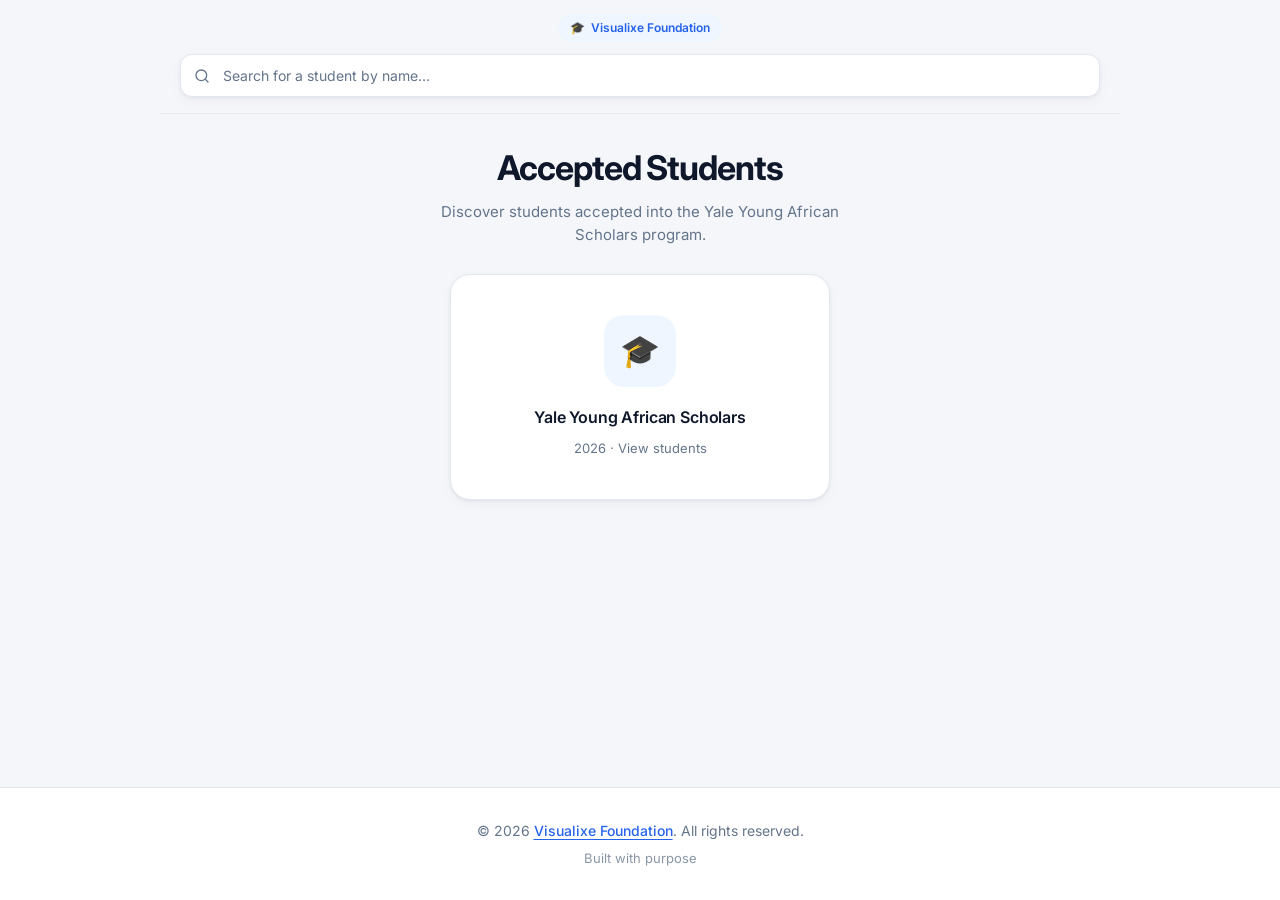
==== index.html @ 2a5fe2c4 "Rename card to Yale Young African Scholars; use graduation icon" ====
<!DOCTYPE html>
<html lang="en">
<head>
  <meta charset="UTF-8">
  <meta name="viewport" content="width=device-width, initial-scale=1.0">
  <title>Accepted Students | Visualixe Foundation</title>
  <link rel="preconnect" href="https://fonts.googleapis.com">
  <link rel="preconnect" href="https://fonts.gstatic.com" crossorigin>
  <link href="https://fonts.googleapis.com/css2?family=Inter:wght@400;500;600;700&display=swap" rel="stylesheet">
  <style>
    :root {
      --bg: #f4f6f9;
      --surface: #ffffff;
      --text: #0f172a;
      --text-muted: #64748b;
      --primary: #2563eb;
      --primary-soft: #eff6ff;
      --border: #e2e8f0;
      --shadow: 0 1px 3px rgba(15, 23, 42, 0.06), 0 4px 12px rgba(15, 23, 42, 0.04);
      --radius: 16px;
      --header-bg: rgba(244, 246, 249, 0.85);
      --sticky-border: rgba(226, 232, 240, 0.8);
    }
    * { box-sizing: border-box; margin: 0; padding: 0; }
    html { scroll-behavior: smooth; }
    body {
      font-family: 'Inter', system-ui, -apple-system, sans-serif;
      background: var(--bg);
      color: var(--text);
      min-height: 100vh;
      line-height: 1.5;
      display: flex;
      flex-direction: column;
    }
    .page {
      max-width: 960px;
      margin: 0 auto;
      padding: 24px 20px 56px;
      flex: 1;
      width: 100%;
    }
    .sticky-header {
      position: sticky;
      top: 0;
      z-index: 100;
      background: var(--header-bg);
      backdrop-filter: blur(12px);
      -webkit-backdrop-filter: blur(12px);
      border-bottom: 1px solid var(--sticky-border);
      margin: -24px -20px 28px;
      padding: 14px 20px 16px;
    }
    .sticky-inner { max-width: 960px; margin: 0 auto; }
    .header-top {
      display: flex;
      justify-content: center;
      align-items: center;
      margin-bottom: 12px;
    }
    .brand { display: flex; align-items: center; gap: 10px; min-width: 0; }
    .badge {
      display: inline-flex;
      align-items: center;
      gap: 6px;
      background: var(--primary-soft);
      color: var(--primary);
      font-size: 12px;
      font-weight: 600;
      padding: 5px 12px;
      border-radius: 999px;
      white-space: nowrap;
    }
    .search-wrap { position: relative; max-width: 100%; }
    #searchBox {
      width: 100%;
      padding: 12px 16px 12px 42px;
      font-size: 14px;
      font-family: inherit;
      border: 1.5px solid var(--border);
      border-radius: 12px;
      background: var(--surface);
      color: var(--text);
      box-shadow: var(--shadow);
      outline: none;
      transition: border-color 0.15s, box-shadow 0.15s;
    }
    #searchBox::placeholder { color: var(--text-muted); }
    #searchBox:focus {
      border-color: var(--primary);
      box-shadow: 0 0 0 3px rgba(37, 99, 235, 0.15);
    }
    .search-icon {
      position: absolute;
      left: 14px;
      top: 50%;
      transform: translateY(-50%);
      color: var(--text-muted);
      pointer-events: none;
    }
    #results {
      display: none;
      position: absolute;
      left: 0;
      right: 0;
      top: calc(100% + 8px);
      background: var(--surface);
      border: 1px solid var(--border);
      border-radius: 12px;
      box-shadow: var(--shadow);
      overflow: hidden;
      max-height: 280px;
      overflow-y: auto;
      text-align: left;
      z-index: 50;
    }
    #results p {
      padding: 11px 14px;
      border-bottom: 1px solid var(--border);
      font-size: 14px;
    }
    #results p:last-child { border-bottom: none; }
    #results a {
      color: var(--primary);
      text-decoration: none;
      font-weight: 500;
    }
    #results a:hover { text-decoration: underline; }
    .hero {
      text-align: center;
      margin-bottom: 28px;
    }
    .hero h1 {
      font-size: clamp(26px, 5vw, 34px);
      font-weight: 700;
      letter-spacing: -0.03em;
      margin-bottom: 8px;
    }
    .subtitle {
      color: var(--text-muted);
      font-size: 15px;
      max-width: 460px;
      margin: 0 auto;
    }
    .home-categories {
      display: grid;
      grid-template-columns: repeat(2, 1fr);
      max-width: 600px;
      margin: 8px auto 0;
      gap: 20px;
    }
    @media (max-width: 560px) {
      .home-categories { grid-template-columns: 1fr; max-width: 320px; }
      .site-title { display: none; }
    }
    .cat-btn {
      display: flex;
      flex-direction: column;
      align-items: center;
      justify-content: center;
      gap: 18px;
      padding: 40px 24px;
      background: var(--surface);
      border: 1.5px solid var(--border);
      border-radius: 20px;
      box-shadow: var(--shadow);
      cursor: pointer;
      text-decoration: none;
      color: var(--text);
      transition: border-color 0.2s, box-shadow 0.2s, transform 0.2s;
      font-family: inherit;
      width: 100%;
    }
    .cat-btn:hover {
      border-color: var(--primary);
      box-shadow: 0 8px 24px rgba(37, 99, 235, 0.12);
      transform: translateY(-3px);
    }
    .cat-icon {
      width: 72px;
      height: 72px;
      border-radius: 20px;
      display: flex;
      align-items: center;
      justify-content: center;
      font-size: 32px;
    }
    .cat-icon.summer { background: #eff6ff; }
    .cat-label {
      font-size: 16px;
      font-weight: 600;
      text-align: center;
      letter-spacing: -0.01em;
    }
    .cat-hint {
      font-size: 13px;
      color: var(--text-muted);
      font-weight: 400;
      margin-top: -8px;
    }
    footer {
      background: var(--surface);
      color: var(--text-muted);
      border-top: 1px solid var(--border);
      text-align: center;
      padding: 32px 20px;
      font-size: 14px;
      margin-top: auto;
    }
    footer a {
      color: var(--primary);
      text-decoration: underline;
      text-underline-offset: 3px;
      font-weight: 500;
    }
    footer a:hover { opacity: 0.85; }
    footer .tagline { margin-top: 8px; font-size: 13px; color: var(--text-muted); opacity: 0.75; }
  </style>
</head>
<body>
  <div class="page">
    <div class="sticky-header">
      <div class="sticky-inner">
        <div class="header-top">
          <div class="brand">
            <span class="badge"><span>🎓</span><span>Visualixe Foundation</span></span>
          </div>
        </div>
        <div class="search-wrap">
          <svg class="search-icon" width="16" height="16" viewBox="0 0 24 24" fill="none" stroke="currentColor" stroke-width="2" stroke-linecap="round" stroke-linejoin="round">
            <circle cx="11" cy="11" r="8"></circle>
            <line x1="21" y1="21" x2="16.65" y2="16.65"></line>
          </svg>
          <input type="text" id="searchBox" placeholder="Search for a student by name..." autocomplete="off">
          <div id="results"></div>
        </div>
      </div>
    </div>

    <div class="hero">
      <h1>Accepted Students</h1>
      <p class="subtitle">Discover students accepted into the Yale Young African Scholars program.</p>
    </div>

    <div class="home-categories" style="grid-template-columns: 1fr; max-width: 380px;">
      <a class="cat-btn" href="yyas2026.html">
        <div class="cat-icon summer">🎓</div>
        <span class="cat-label">Yale Young African Scholars</span>
        <span class="cat-hint">2026 · View students</span>
      </a>
    </div>
  </div>

  <footer>
    <p>&copy; 2026 <a href="https://visualixe-foundation.vercel.app/" target="_blank" rel="noopener">Visualixe Foundation</a>. All rights reserved.</p>
    <p class="tagline">Built with purpose</p>
  </footer>

  <script>
    const students = [
      { name: "Ashelly Adeline Mwisha", program: "Yale Young African Scholars 2026", url: "yyas2026.html" },
      { name: "Bua Nyama Moto", program: "Yale Young African Scholars 2026", url: "yyas2026.html" },
      { name: "Carmella", program: "Yale Young African Scholars 2026", url: "yyas2026.html" },
      { name: "Christabel", program: "Yale Young African Scholars 2026", url: "yyas2026.html" },
      { name: "Kala Motlhatlhedi", program: "Yale Young African Scholars 2026", url: "yyas2026.html" },
      { name: "Mafata", program: "Yale Young African Scholars 2026", url: "yyas2026.html" },
      { name: "Ahmed Seddik", program: "Yale Young African Scholars 2026", url: "yyas2026.html" },
      { name: "Ahmed Waleed", program: "Yale Young African Scholars 2026", url: "yyas2026.html" },
      { name: "Aimee Alogeng", program: "Yale Young African Scholars 2026", url: "yyas2026.html" },
      { name: "Amaniel Mebrahtom", program: "Yale Young African Scholars 2026", url: "yyas2026.html" },
      { name: "Anass El Alami El Hassani", program: "Yale Young African Scholars 2026", url: "yyas2026.html" },
      { name: "Angel Matumbura", program: "Yale Young African Scholars 2026", url: "yyas2026.html" },
      { name: "Angela Aziseh Ayem", program: "Yale Young African Scholars 2026", url: "yyas2026.html" },
      { name: "Animashaun Anjolauwa Zainab", program: "Yale Young African Scholars 2026", url: "yyas2026.html" },
      { name: "Arwa Aboelez", program: "Yale Young African Scholars 2026", url: "yyas2026.html" },
      { name: "Awuol William", program: "Yale Young African Scholars 2026", url: "yyas2026.html" },
      { name: "Baraa Maysara", program: "Yale Young African Scholars 2026", url: "yyas2026.html" },
      { name: "Bashiru Hamisi", program: "Yale Young African Scholars 2026", url: "yyas2026.html" },
      { name: "Caleb John Dismas", program: "Yale Young African Scholars 2026", url: "yyas2026.html" },
      { name: "Chloe Mallens", program: "Yale Young African Scholars 2026", url: "yyas2026.html" },
      { name: "Dalal Chihab", program: "Yale Young African Scholars 2026", url: "yyas2026.html" },
      { name: "Delina Hagos", program: "Yale Young African Scholars 2026", url: "yyas2026.html" },
      { name: "Eliana Berhanemeskel", program: "Yale Young African Scholars 2026", url: "yyas2026.html" },
      { name: "Eliel Kawel", program: "Yale Young African Scholars 2026", url: "yyas2026.html" },
      { name: "Elèe Nasri", program: "Yale Young African Scholars 2026", url: "yyas2026.html" },
      { name: "Eyob Ayalew", program: "Yale Young African Scholars 2026", url: "yyas2026.html" },
      { name: "Eyosyas Mesfin", program: "Yale Young African Scholars 2026", url: "yyas2026.html" },
      { name: "Fadel Malam Moumouni", program: "Yale Young African Scholars 2026", url: "yyas2026.html" },
      { name: "Filemon Richard", program: "Yale Young African Scholars 2026", url: "yyas2026.html" },
      { name: "Hiryakos Kassahun", program: "Yale Young African Scholars 2026", url: "yyas2026.html" },
      { name: "Jelica Hamza", program: "Yale Young African Scholars 2026", url: "yyas2026.html" },
      { name: "Joshua Mbuli", program: "Yale Young African Scholars 2026", url: "yyas2026.html" },
      { name: "Judy Ismail", program: "Yale Young African Scholars 2026", url: "yyas2026.html" },
      { name: "Kayla Akosionu", program: "Yale Young African Scholars 2026", url: "yyas2026.html" },
      { name: "Khanyisile", program: "Yale Young African Scholars 2026", url: "yyas2026.html" },
      { name: "Kidus Abera", program: "Yale Young African Scholars 2026", url: "yyas2026.html" },
      { name: "Layla Adel", program: "Yale Young African Scholars 2026", url: "yyas2026.html" },
      { name: "Louay Cherif", program: "Yale Young African Scholars 2026", url: "yyas2026.html" },
      { name: "Manuel Muhunami", program: "Yale Young African Scholars 2026", url: "yyas2026.html" },
      { name: "Mariam Elkholy", program: "Yale Young African Scholars 2026", url: "yyas2026.html" },
      { name: "Martin Mpuuga", program: "Yale Young African Scholars 2026", url: "yyas2026.html" },
      { name: "Mayara Inacio", program: "Yale Young African Scholars 2026", url: "yyas2026.html" },
      { name: "Michelle Etoh", program: "Yale Young African Scholars 2026", url: "yyas2026.html" },
      { name: "Mikias Birhame Amare", program: "Yale Young African Scholars 2026", url: "yyas2026.html" },
      { name: "Mohamad Ali Ahmed", program: "Yale Young African Scholars 2026", url: "yyas2026.html" },
      { name: "Mohammed Hajiri", program: "Yale Young African Scholars 2026", url: "yyas2026.html" },
      { name: "Mphoeami Moyo", program: "Yale Young African Scholars 2026", url: "yyas2026.html" },
      { name: "Mukelwe Magagula", program: "Yale Young African Scholars 2026", url: "yyas2026.html" },
      { name: "Nadine Mostafa", program: "Yale Young African Scholars 2026", url: "yyas2026.html" },
      { name: "Oritsematosan Jackson", program: "Yale Young African Scholars 2026", url: "yyas2026.html" },
      { name: "Oyintanda Msimanga", program: "Yale Young African Scholars 2026", url: "yyas2026.html" },
      { name: "Rewaa Soliman", program: "Yale Young African Scholars 2026", url: "yyas2026.html" },
      { name: "Ruth Getnet", program: "Yale Young African Scholars 2026", url: "yyas2026.html" },
      { name: "Ryan Nyanga", program: "Yale Young African Scholars 2026", url: "yyas2026.html" },
      { name: "Salma Mahmoud Hassany", program: "Yale Young African Scholars 2026", url: "yyas2026.html" },
      { name: "Selma Khali", program: "Yale Young African Scholars 2026", url: "yyas2026.html" },
      { name: "Sinlatei Ruth Agbojule", program: "Yale Young African Scholars 2026", url: "yyas2026.html" },
      { name: "Somtochukwu Onwusika", program: "Yale Young African Scholars 2026", url: "yyas2026.html" },
      { name: "Soundous Nouri", program: "Yale Young African Scholars 2026", url: "yyas2026.html" },
      { name: "Tafadzwa Mapanga", program: "Yale Young African Scholars 2026", url: "yyas2026.html" },
      { name: "Tahira Mijindadi", program: "Yale Young African Scholars 2026", url: "yyas2026.html" },
      { name: "Tedd Odek", program: "Yale Young African Scholars 2026", url: "yyas2026.html" },
      { name: "Tobiloba Olugbenro", program: "Yale Young African Scholars 2026", url: "yyas2026.html" },
      { name: "Yann Fadel Derra", program: "Yale Young African Scholars 2026", url: "yyas2026.html" },
      { name: "Yochebed Senami Adisso", program: "Yale Young African Scholars 2026", url: "yyas2026.html" },
      { name: "Zeineb Ouarghi", program: "Yale Young African Scholars 2026", url: "yyas2026.html" }
    ];

    const searchBox = document.getElementById("searchBox");
    const resultsDiv = document.getElementById("results");
    searchBox.addEventListener("input", function () {
      const query = this.value.toLowerCase().trim();
      resultsDiv.innerHTML = "";
      if (query.length > 1) {
        const matches = students.filter(s => s.name.toLowerCase().includes(query));
        resultsDiv.style.display = "block";
        if (matches.length) {
          matches.forEach(s => {
            const item = document.createElement("p");
            item.innerHTML = `<strong>${s.name}</strong> — <a href="${s.url}">${s.program}</a>`;
            resultsDiv.appendChild(item);
          });
        } else {
          resultsDiv.innerHTML = '<p style="color:#64748b">No matches found.</p>';
        }
      } else {
        resultsDiv.style.display = "none";
      }
    });
    document.addEventListener("click", e => {
      if (!e.target.closest(".search-wrap")) resultsDiv.style.display = "none";
    });
  </script>
</body>
</html>
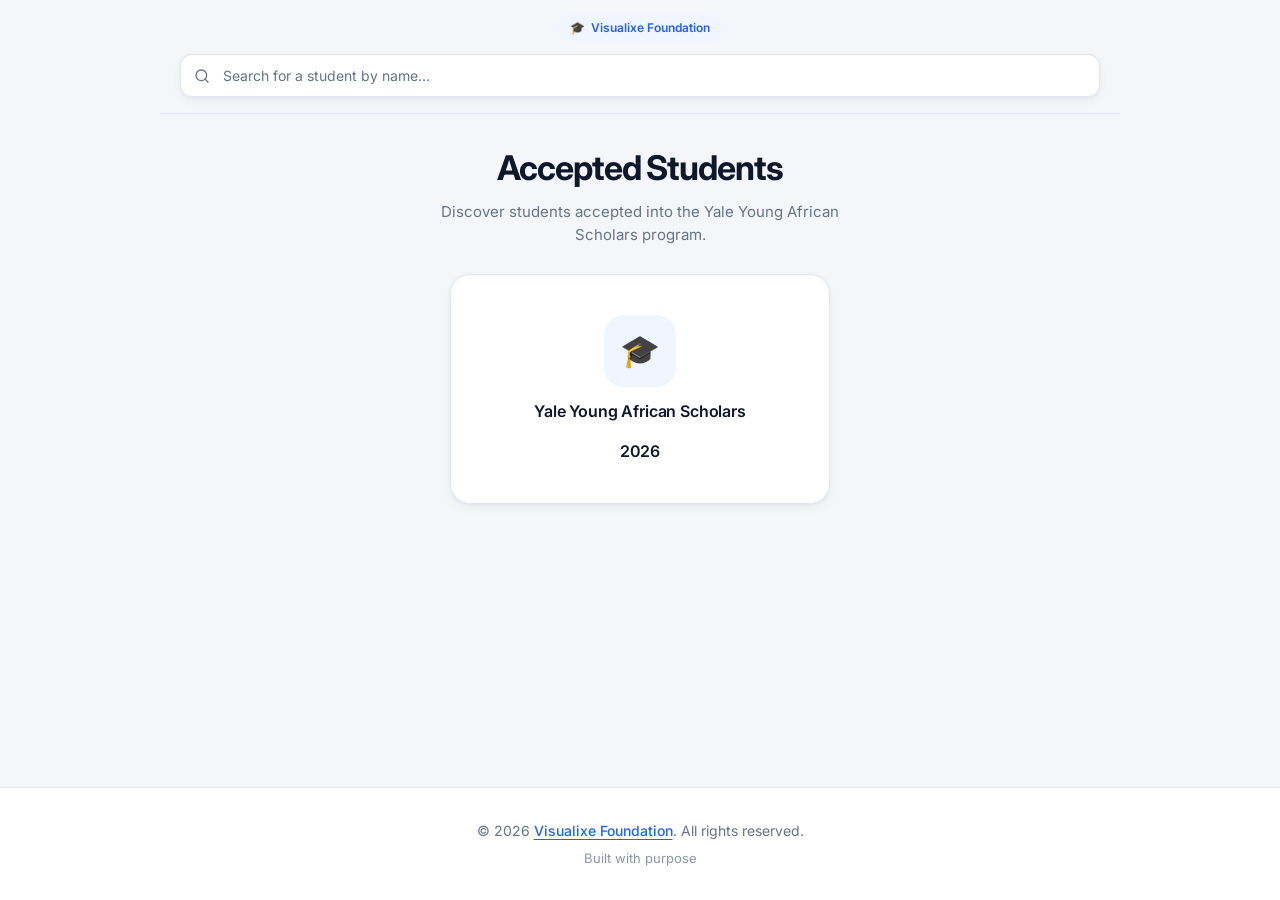
==== commit 4897a8cc: "Card hint: only 2026, same color/weight as title, remove View students" ====
--- a/index.html
+++ b/index.html
@@ -157,7 +157,7 @@
       flex-direction: column;
       align-items: center;
       justify-content: center;
-      gap: 18px;
+      gap: 12px;
       padding: 40px 24px;
       background: var(--surface);
       border: 1.5px solid var(--border);
@@ -192,10 +192,12 @@
       letter-spacing: -0.01em;
     }
     .cat-hint {
-      font-size: 13px;
-      color: var(--text-muted);
-      font-weight: 400;
-      margin-top: -8px;
+      font-size: 16px;
+      color: var(--text);
+      font-weight: 600;
+      margin-top: 4px;
+      letter-spacing: -0.01em;
+      text-align: center;
     }
     footer {
       background: var(--surface);
@@ -245,7 +247,7 @@
       <a class="cat-btn" href="yyas2026.html">
         <div class="cat-icon summer">🎓</div>
         <span class="cat-label">Yale Young African Scholars</span>
-        <span class="cat-hint">2026 · View students</span>
+        <span class="cat-hint">2026</span>
       </a>
     </div>
   </div>
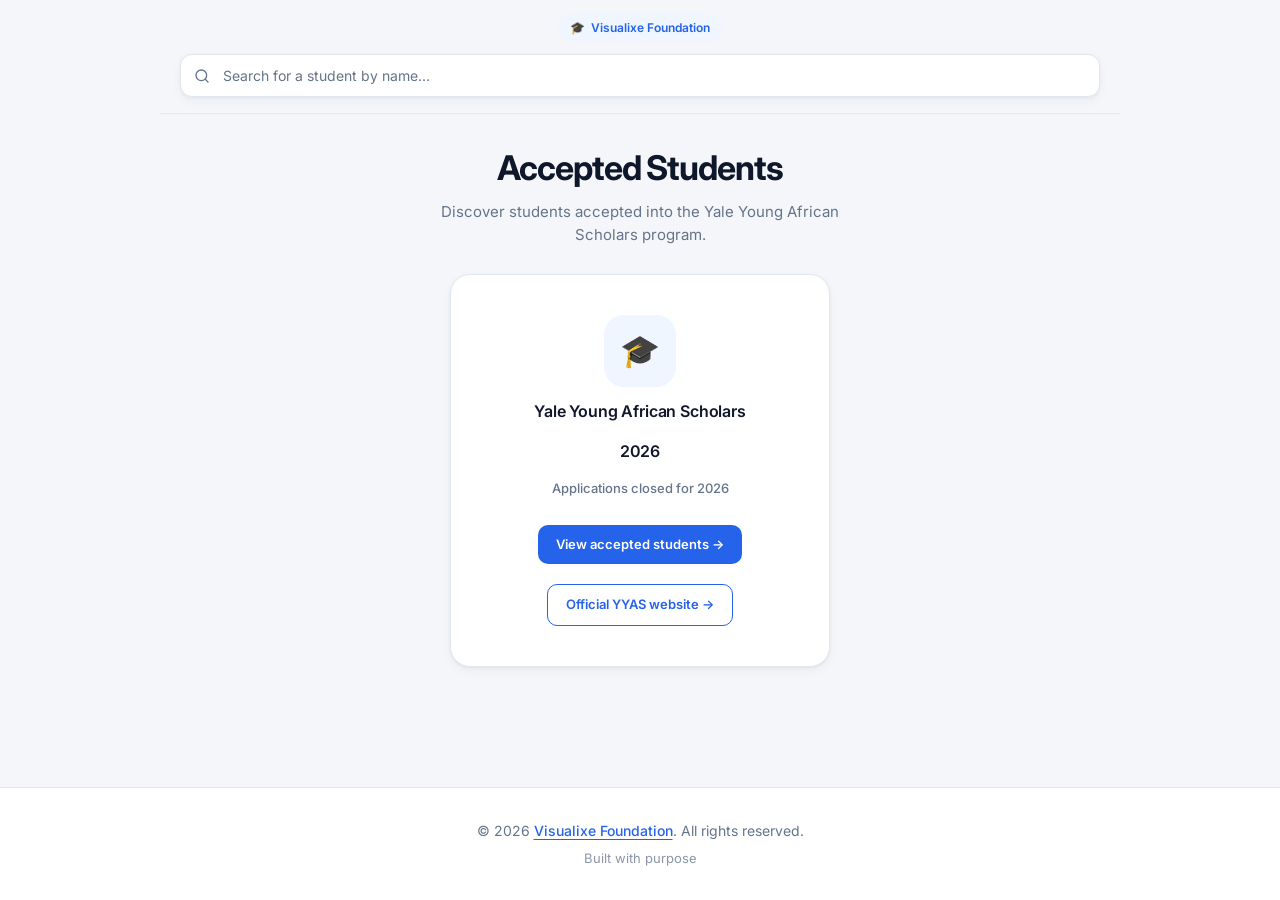
==== commit a5f570a9: "Add YYAS application status (closed 2026) and official website link" ====
--- a/index.html
+++ b/index.html
@@ -170,7 +170,7 @@
       font-family: inherit;
       width: 100%;
     }
-    .cat-btn:hover {
+    a.cat-btn:hover {
       border-color: var(--primary);
       box-shadow: 0 8px 24px rgba(37, 99, 235, 0.12);
       transform: translateY(-3px);
@@ -198,6 +198,32 @@
       margin-top: 4px;
       letter-spacing: -0.01em;
       text-align: center;
+    }
+    .cat-status {
+      font-size: 13px;
+      color: var(--text-muted);
+      font-weight: 500;
+      text-align: center;
+      margin-top: 4px;
+    }
+    .cat-link {
+      display: inline-flex;
+      align-items: center;
+      justify-content: center;
+      margin-top: 14px;
+      padding: 10px 18px;
+      font-size: 13px;
+      font-weight: 600;
+      font-family: inherit;
+      color: #fff;
+      background: var(--primary);
+      border-radius: 10px;
+      text-decoration: none;
+      transition: background 0.15s, transform 0.15s;
+    }
+    .cat-link:hover {
+      background: #1d4ed8;
+      transform: translateY(-1px);
     }
     footer {
       background: var(--surface);
@@ -244,11 +270,14 @@
     </div>
 
     <div class="home-categories" style="grid-template-columns: 1fr; max-width: 380px;">
-      <a class="cat-btn" href="yyas2026.html">
+      <div class="cat-btn" style="cursor: default;">
         <div class="cat-icon summer">🎓</div>
         <span class="cat-label">Yale Young African Scholars</span>
         <span class="cat-hint">2026</span>
-      </a>
+        <span class="cat-status">Applications closed for 2026</span>
+        <a class="cat-link" href="yyas2026.html">View accepted students →</a>
+        <a class="cat-link" href="https://africanscholars.yale.edu/" target="_blank" rel="noopener" style="background: transparent; color: var(--primary); border: 1.5px solid var(--primary); margin-top: 8px;">Official YYAS website →</a>
+      </div>
     </div>
   </div>
 
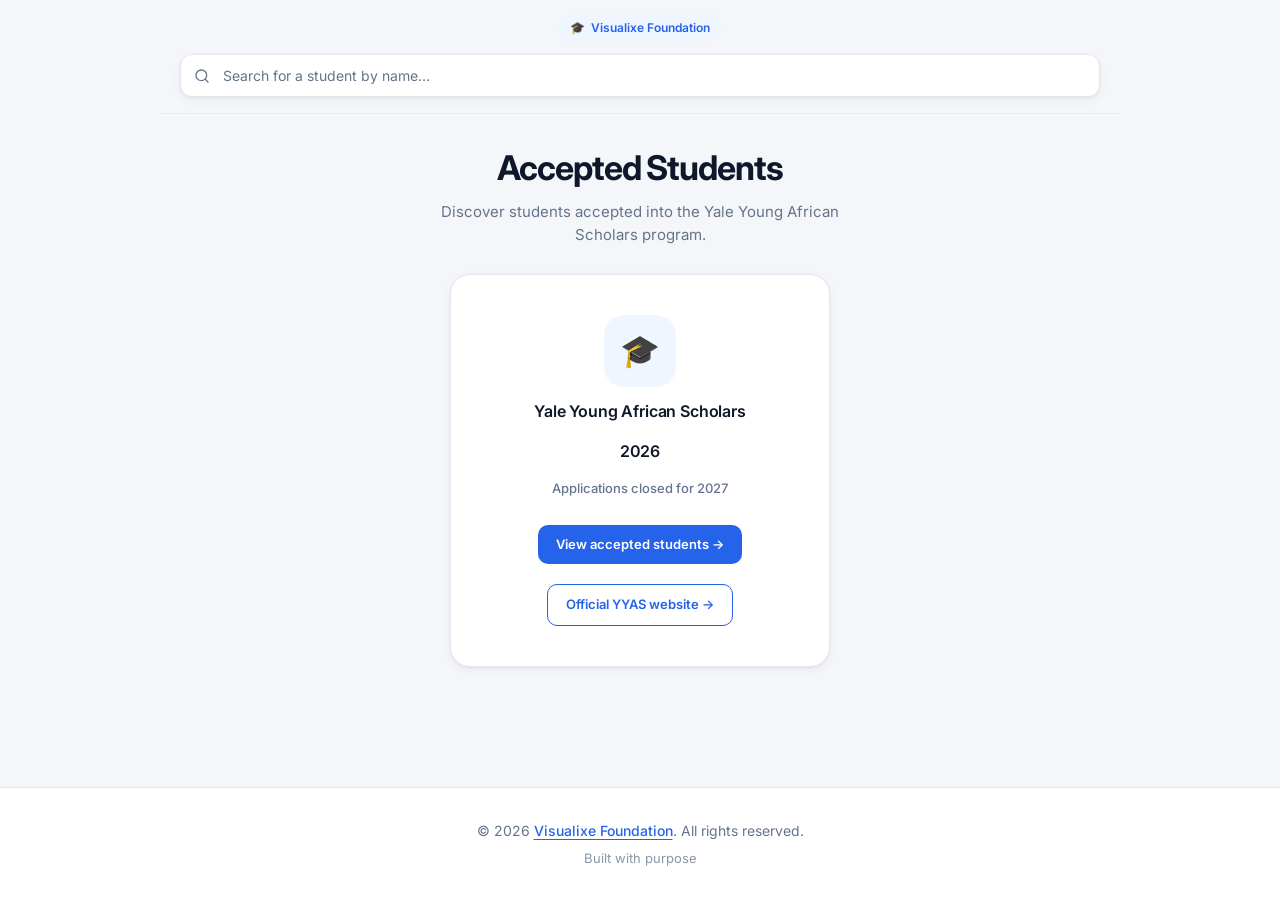
==== commit 36f27aab: "Update code and fix features" ====
--- a/index.html
+++ b/index.html
@@ -274,7 +274,7 @@
         <div class="cat-icon summer">🎓</div>
         <span class="cat-label">Yale Young African Scholars</span>
         <span class="cat-hint">2026</span>
-        <span class="cat-status">Applications closed for 2026</span>
+        <span class="cat-status">Applications closed for 2027</span>
         <a class="cat-link" href="yyas2026.html">View accepted students →</a>
         <a class="cat-link" href="https://africanscholars.yale.edu/" target="_blank" rel="noopener" style="background: transparent; color: var(--primary); border: 1.5px solid var(--primary); margin-top: 8px;">Official YYAS website →</a>
       </div>
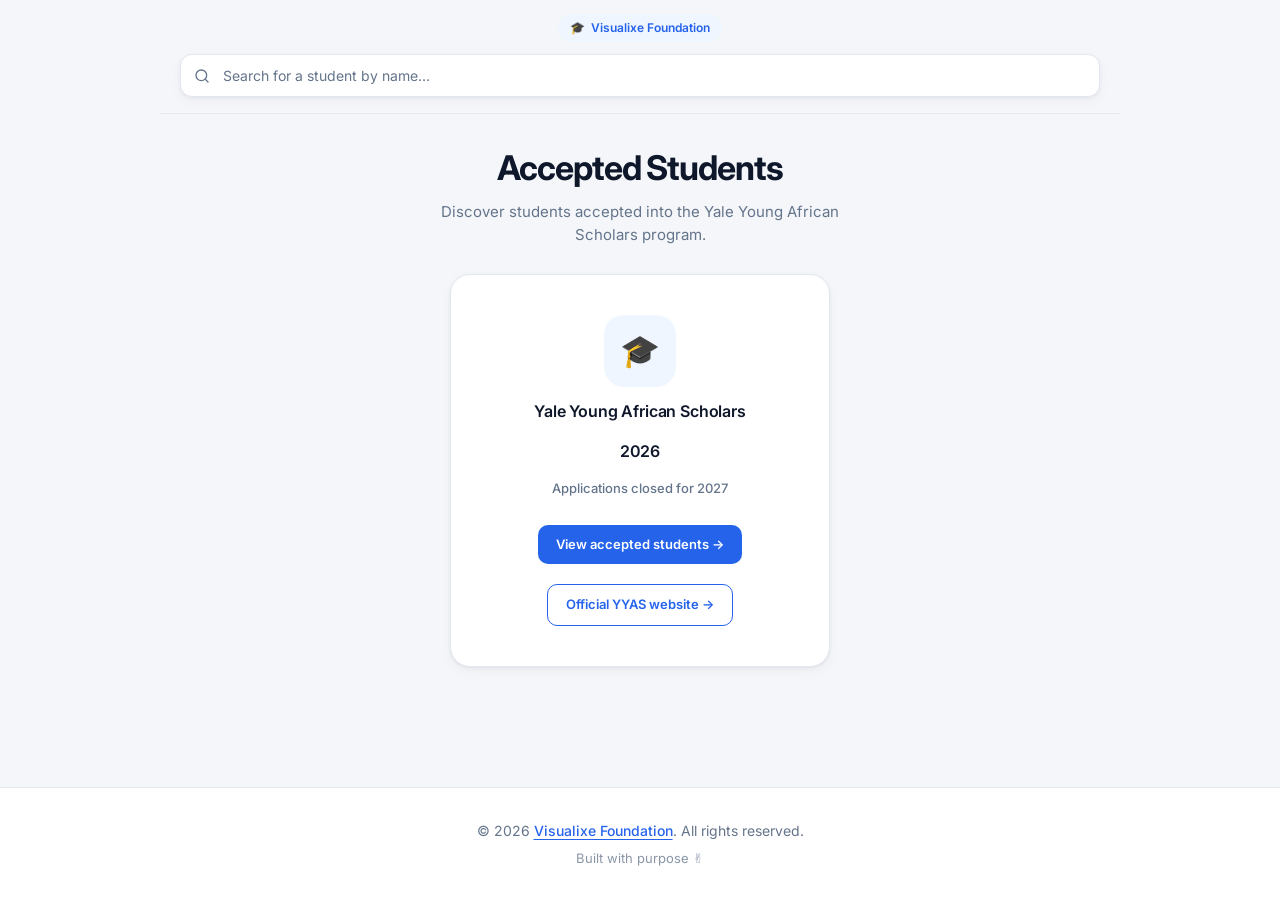
==== commit 153b1169: "Update Footer" ====
--- a/index.html
+++ b/index.html
@@ -283,7 +283,7 @@
 
   <footer>
     <p>&copy; 2026 <a href="https://visualixe-foundation.vercel.app/" target="_blank" rel="noopener">Visualixe Foundation</a>. All rights reserved.</p>
-    <p class="tagline">Built with purpose</p>
+    <p class="tagline">Built with purpose ✌️</p>
   </footer>
 
   <script>
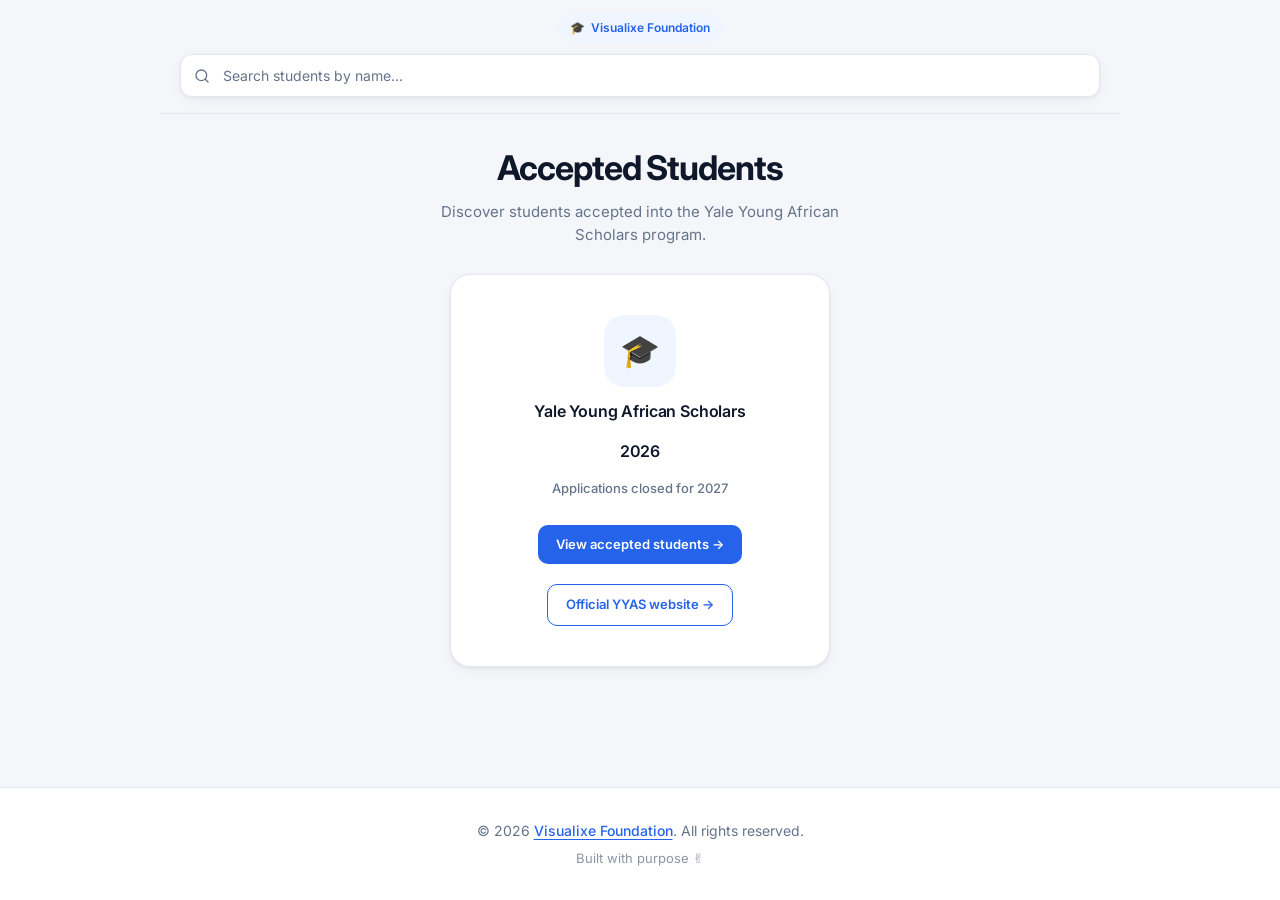
==== commit cfec0a05: "Upgrade homepage: better search with highlights, badges, keyboard nav, Open Graph meta" ====
--- a/index.html
+++ b/index.html
@@ -4,6 +4,20 @@
   <meta charset="UTF-8">
   <meta name="viewport" content="width=device-width, initial-scale=1.0">
   <title>Accepted Students | Visualixe Foundation</title>
+  <meta name="description" content="Discover students accepted into the Yale Young African Scholars (YYAS) 2026 program. Browse Online and Residential cohorts from across Africa.">
+  
+  <!-- Open Graph -->
+  <meta property="og:type" content="website">
+  <meta property="og:url" content="https://accepted-students.vercel.app/">
+  <meta property="og:title" content="Accepted Students | Visualixe Foundation">
+  <meta property="og:description" content="Discover students accepted into the Yale Young African Scholars (YYAS) 2026 program. Browse Online and Residential cohorts from across Africa.">
+  <meta property="og:site_name" content="Visualixe Foundation">
+  
+  <!-- Twitter -->
+  <meta name="twitter:card" content="summary">
+  <meta name="twitter:title" content="Accepted Students | Visualixe Foundation">
+  <meta name="twitter:description" content="Discover students accepted into the Yale Young African Scholars (YYAS) 2026 program.">
+
   <link rel="preconnect" href="https://fonts.googleapis.com">
   <link rel="preconnect" href="https://fonts.gstatic.com" crossorigin>
   <link href="https://fonts.googleapis.com/css2?family=Inter:wght@400;500;600;700&display=swap" rel="stylesheet">
@@ -108,23 +122,58 @@
       border-radius: 12px;
       box-shadow: var(--shadow);
       overflow: hidden;
-      max-height: 280px;
+      max-height: 320px;
       overflow-y: auto;
       text-align: left;
       z-index: 50;
     }
-    #results p {
+    .result-item {
+      display: flex;
+      align-items: center;
+      justify-content: space-between;
+      gap: 12px;
       padding: 11px 14px;
       border-bottom: 1px solid var(--border);
       font-size: 14px;
-    }
-    #results p:last-child { border-bottom: none; }
-    #results a {
-      color: var(--primary);
+      cursor: pointer;
+      transition: background 0.1s;
       text-decoration: none;
-      font-weight: 500;
-    }
-    #results a:hover { text-decoration: underline; }
+      color: inherit;
+    }
+    .result-item:last-child { border-bottom: none; }
+    .result-item:hover,
+    .result-item.active {
+      background: var(--primary-soft);
+    }
+    .result-item mark {
+      background: #fef08a;
+      color: inherit;
+      border-radius: 2px;
+      padding: 0 1px;
+    }
+    .result-name { font-weight: 500; }
+    .result-badge {
+      flex-shrink: 0;
+      font-size: 11px;
+      font-weight: 600;
+      padding: 3px 8px;
+      border-radius: 6px;
+      text-transform: uppercase;
+      letter-spacing: 0.03em;
+    }
+    .result-badge.online {
+      background: #ecfdf5;
+      color: #059669;
+    }
+    .result-badge.residential {
+      background: #eff6ff;
+      color: #2563eb;
+    }
+    .no-results {
+      padding: 14px;
+      color: var(--text-muted);
+      font-size: 14px;
+    }
     .hero {
       text-align: center;
       margin-bottom: 28px;
@@ -143,14 +192,10 @@
     }
     .home-categories {
       display: grid;
-      grid-template-columns: repeat(2, 1fr);
-      max-width: 600px;
+      grid-template-columns: 1fr;
+      max-width: 380px;
       margin: 8px auto 0;
       gap: 20px;
-    }
-    @media (max-width: 560px) {
-      .home-categories { grid-template-columns: 1fr; max-width: 320px; }
-      .site-title { display: none; }
     }
     .cat-btn {
       display: flex;
@@ -163,18 +208,13 @@
       border: 1.5px solid var(--border);
       border-radius: 20px;
       box-shadow: var(--shadow);
-      cursor: pointer;
+      cursor: default;
       text-decoration: none;
       color: var(--text);
       transition: border-color 0.2s, box-shadow 0.2s, transform 0.2s;
       font-family: inherit;
       width: 100%;
     }
-    a.cat-btn:hover {
-      border-color: var(--primary);
-      box-shadow: 0 8px 24px rgba(37, 99, 235, 0.12);
-      transform: translateY(-3px);
-    }
     .cat-icon {
       width: 72px;
       height: 72px;
@@ -183,8 +223,8 @@
       align-items: center;
       justify-content: center;
       font-size: 32px;
-    }
-    .cat-icon.summer { background: #eff6ff; }
+      background: #eff6ff;
+    }
     .cat-label {
       font-size: 16px;
       font-weight: 600;
@@ -258,8 +298,8 @@
             <circle cx="11" cy="11" r="8"></circle>
             <line x1="21" y1="21" x2="16.65" y2="16.65"></line>
           </svg>
-          <input type="text" id="searchBox" placeholder="Search for a student by name..." autocomplete="off">
-          <div id="results"></div>
+          <input type="text" id="searchBox" placeholder="Search students by name..." autocomplete="off" aria-label="Search students" aria-autocomplete="list" aria-controls="results" role="combobox">
+          <div id="results" role="listbox"></div>
         </div>
       </div>
     </div>
@@ -269,9 +309,9 @@
       <p class="subtitle">Discover students accepted into the Yale Young African Scholars program.</p>
     </div>
 
-    <div class="home-categories" style="grid-template-columns: 1fr; max-width: 380px;">
-      <div class="cat-btn" style="cursor: default;">
-        <div class="cat-icon summer">🎓</div>
+    <div class="home-categories">
+      <div class="cat-btn">
+        <div class="cat-icon">🎓</div>
         <span class="cat-label">Yale Young African Scholars</span>
         <span class="cat-hint">2026</span>
         <span class="cat-status">Applications closed for 2027</span>
@@ -287,99 +327,106 @@
   </footer>
 
   <script>
-    const students = [
-      { name: "Ashelly Adeline Mwisha", program: "Yale Young African Scholars 2026", url: "yyas2026.html" },
-      { name: "Bua Nyama Moto", program: "Yale Young African Scholars 2026", url: "yyas2026.html" },
-      { name: "Carmella", program: "Yale Young African Scholars 2026", url: "yyas2026.html" },
-      { name: "Christabel", program: "Yale Young African Scholars 2026", url: "yyas2026.html" },
-      { name: "Kala Motlhatlhedi", program: "Yale Young African Scholars 2026", url: "yyas2026.html" },
-      { name: "Mafata", program: "Yale Young African Scholars 2026", url: "yyas2026.html" },
-      { name: "Ahmed Seddik", program: "Yale Young African Scholars 2026", url: "yyas2026.html" },
-      { name: "Ahmed Waleed", program: "Yale Young African Scholars 2026", url: "yyas2026.html" },
-      { name: "Aimee Alogeng", program: "Yale Young African Scholars 2026", url: "yyas2026.html" },
-      { name: "Amaniel Mebrahtom", program: "Yale Young African Scholars 2026", url: "yyas2026.html" },
-      { name: "Anass El Alami El Hassani", program: "Yale Young African Scholars 2026", url: "yyas2026.html" },
-      { name: "Angel Matumbura", program: "Yale Young African Scholars 2026", url: "yyas2026.html" },
-      { name: "Angela Aziseh Ayem", program: "Yale Young African Scholars 2026", url: "yyas2026.html" },
-      { name: "Animashaun Anjolauwa Zainab", program: "Yale Young African Scholars 2026", url: "yyas2026.html" },
-      { name: "Arwa Aboelez", program: "Yale Young African Scholars 2026", url: "yyas2026.html" },
-      { name: "Awuol William", program: "Yale Young African Scholars 2026", url: "yyas2026.html" },
-      { name: "Baraa Maysara", program: "Yale Young African Scholars 2026", url: "yyas2026.html" },
-      { name: "Bashiru Hamisi", program: "Yale Young African Scholars 2026", url: "yyas2026.html" },
-      { name: "Caleb John Dismas", program: "Yale Young African Scholars 2026", url: "yyas2026.html" },
-      { name: "Chloe Mallens", program: "Yale Young African Scholars 2026", url: "yyas2026.html" },
-      { name: "Dalal Chihab", program: "Yale Young African Scholars 2026", url: "yyas2026.html" },
-      { name: "Delina Hagos", program: "Yale Young African Scholars 2026", url: "yyas2026.html" },
-      { name: "Eliana Berhanemeskel", program: "Yale Young African Scholars 2026", url: "yyas2026.html" },
-      { name: "Eliel Kawel", program: "Yale Young African Scholars 2026", url: "yyas2026.html" },
-      { name: "Elèe Nasri", program: "Yale Young African Scholars 2026", url: "yyas2026.html" },
-      { name: "Eyob Ayalew", program: "Yale Young African Scholars 2026", url: "yyas2026.html" },
-      { name: "Eyosyas Mesfin", program: "Yale Young African Scholars 2026", url: "yyas2026.html" },
-      { name: "Fadel Malam Moumouni", program: "Yale Young African Scholars 2026", url: "yyas2026.html" },
-      { name: "Filemon Richard", program: "Yale Young African Scholars 2026", url: "yyas2026.html" },
-      { name: "Hiryakos Kassahun", program: "Yale Young African Scholars 2026", url: "yyas2026.html" },
-      { name: "Jelica Hamza", program: "Yale Young African Scholars 2026", url: "yyas2026.html" },
-      { name: "Joshua Mbuli", program: "Yale Young African Scholars 2026", url: "yyas2026.html" },
-      { name: "Judy Ismail", program: "Yale Young African Scholars 2026", url: "yyas2026.html" },
-      { name: "Kayla Akosionu", program: "Yale Young African Scholars 2026", url: "yyas2026.html" },
-      { name: "Khanyisile", program: "Yale Young African Scholars 2026", url: "yyas2026.html" },
-      { name: "Kidus Abera", program: "Yale Young African Scholars 2026", url: "yyas2026.html" },
-      { name: "Layla Adel", program: "Yale Young African Scholars 2026", url: "yyas2026.html" },
-      { name: "Louay Cherif", program: "Yale Young African Scholars 2026", url: "yyas2026.html" },
-      { name: "Manuel Muhunami", program: "Yale Young African Scholars 2026", url: "yyas2026.html" },
-      { name: "Mariam Elkholy", program: "Yale Young African Scholars 2026", url: "yyas2026.html" },
-      { name: "Martin Mpuuga", program: "Yale Young African Scholars 2026", url: "yyas2026.html" },
-      { name: "Mayara Inacio", program: "Yale Young African Scholars 2026", url: "yyas2026.html" },
-      { name: "Michelle Etoh", program: "Yale Young African Scholars 2026", url: "yyas2026.html" },
-      { name: "Mikias Birhame Amare", program: "Yale Young African Scholars 2026", url: "yyas2026.html" },
-      { name: "Mohamad Ali Ahmed", program: "Yale Young African Scholars 2026", url: "yyas2026.html" },
-      { name: "Mohammed Hajiri", program: "Yale Young African Scholars 2026", url: "yyas2026.html" },
-      { name: "Mphoeami Moyo", program: "Yale Young African Scholars 2026", url: "yyas2026.html" },
-      { name: "Mukelwe Magagula", program: "Yale Young African Scholars 2026", url: "yyas2026.html" },
-      { name: "Nadine Mostafa", program: "Yale Young African Scholars 2026", url: "yyas2026.html" },
-      { name: "Oritsematosan Jackson", program: "Yale Young African Scholars 2026", url: "yyas2026.html" },
-      { name: "Oyintanda Msimanga", program: "Yale Young African Scholars 2026", url: "yyas2026.html" },
-      { name: "Rewaa Soliman", program: "Yale Young African Scholars 2026", url: "yyas2026.html" },
-      { name: "Ruth Getnet", program: "Yale Young African Scholars 2026", url: "yyas2026.html" },
-      { name: "Ryan Nyanga", program: "Yale Young African Scholars 2026", url: "yyas2026.html" },
-      { name: "Salma Mahmoud Hassany", program: "Yale Young African Scholars 2026", url: "yyas2026.html" },
-      { name: "Selma Khali", program: "Yale Young African Scholars 2026", url: "yyas2026.html" },
-      { name: "Sinlatei Ruth Agbojule", program: "Yale Young African Scholars 2026", url: "yyas2026.html" },
-      { name: "Somtochukwu Onwusika", program: "Yale Young African Scholars 2026", url: "yyas2026.html" },
-      { name: "Soundous Nouri", program: "Yale Young African Scholars 2026", url: "yyas2026.html" },
-      { name: "Tafadzwa Mapanga", program: "Yale Young African Scholars 2026", url: "yyas2026.html" },
-      { name: "Tahira Mijindadi", program: "Yale Young African Scholars 2026", url: "yyas2026.html" },
-      { name: "Tedd Odek", program: "Yale Young African Scholars 2026", url: "yyas2026.html" },
-      { name: "Tobiloba Olugbenro", program: "Yale Young African Scholars 2026", url: "yyas2026.html" },
-      { name: "Yann Fadel Derra", program: "Yale Young African Scholars 2026", url: "yyas2026.html" },
-      { name: "Yochebed Senami Adisso", program: "Yale Young African Scholars 2026", url: "yyas2026.html" },
-      { name: "Zeineb Ouarghi", program: "Yale Young African Scholars 2026", url: "yyas2026.html" }
-    ];
-
-    const searchBox = document.getElementById("searchBox");
-    const resultsDiv = document.getElementById("results");
-    searchBox.addEventListener("input", function () {
-      const query = this.value.toLowerCase().trim();
-      resultsDiv.innerHTML = "";
-      if (query.length > 1) {
-        const matches = students.filter(s => s.name.toLowerCase().includes(query));
-        resultsDiv.style.display = "block";
-        if (matches.length) {
-          matches.forEach(s => {
-            const item = document.createElement("p");
-            item.innerHTML = `<strong>${s.name}</strong> — <a href="${s.url}">${s.program}</a>`;
-            resultsDiv.appendChild(item);
-          });
-        } else {
-          resultsDiv.innerHTML = '<p style="color:#64748b">No matches found.</p>';
+    let students = [];
+    let activeIndex = -1;
+
+    async function loadStudents() {
+      try {
+        const res = await fetch('students.json');
+        students = await res.json();
+      } catch (e) {
+        console.error('Failed to load students.json', e);
+      }
+    }
+
+    function highlight(text, query) {
+      if (!query) return text;
+      const escaped = query.replace(/[.*+?^${}()|[\]\\]/g, '\\$&');
+      const re = new RegExp('(' + escaped + ')', 'gi');
+      return text.replace(re, '<mark>$1</mark>');
+    }
+
+    function renderResults(query) {
+      const resultsDiv = document.getElementById('results');
+      resultsDiv.innerHTML = '';
+      activeIndex = -1;
+
+      if (query.length < 1) {
+        resultsDiv.style.display = 'none';
+        return;
+      }
+
+      const q = query.toLowerCase().trim();
+      const matches = students.filter(s => {
+        const name = s.name.toLowerCase();
+        return name.includes(q) || name.split(' ').some(part => part.startsWith(q));
+      }).slice(0, 12);
+
+      resultsDiv.style.display = 'block';
+
+      if (!matches.length) {
+        resultsDiv.innerHTML = '<div class="no-results">No matches found.</div>';
+        return;
+      }
+
+      matches.forEach((s, i) => {
+        const a = document.createElement('a');
+        a.className = 'result-item';
+        a.href = 'yyas2026.html#' + s.id;
+        a.setAttribute('role', 'option');
+        a.dataset.index = i;
+        a.innerHTML = '<span class="result-name">' + highlight(s.name, query) + '</span><span class="result-badge ' + s.type + '">' + s.type + '</span>';
+        resultsDiv.appendChild(a);
+      });
+    }
+
+    function updateActive() {
+      const items = document.querySelectorAll('.result-item');
+      items.forEach((el, i) => {
+        el.classList.toggle('active', i === activeIndex);
+      });
+      if (activeIndex >= 0 && items[activeIndex]) {
+        items[activeIndex].scrollIntoView({ block: 'nearest' });
+      }
+    }
+
+    document.getElementById('searchBox').addEventListener('input', function () {
+      renderResults(this.value);
+    });
+
+    document.getElementById('searchBox').addEventListener('keydown', function (e) {
+      const items = document.querySelectorAll('.result-item');
+      if (!items.length) return;
+
+      if (e.key === 'ArrowDown') {
+        e.preventDefault();
+        activeIndex = Math.min(activeIndex + 1, items.length - 1);
+        updateActive();
+      } else if (e.key === 'ArrowUp') {
+        e.preventDefault();
+        activeIndex = Math.max(activeIndex - 1, 0);
+        updateActive();
+      } else if (e.key === 'Enter') {
+        e.preventDefault();
+        if (activeIndex >= 0 && items[activeIndex]) {
+          items[activeIndex].click();
+        } else if (items[0]) {
+          items[0].click();
         }
-      } else {
-        resultsDiv.style.display = "none";
+      } else if (e.key === 'Escape') {
+        document.getElementById('results').style.display = 'none';
+        activeIndex = -1;
       }
     });
-    document.addEventListener("click", e => {
-      if (!e.target.closest(".search-wrap")) resultsDiv.style.display = "none";
+
+    document.addEventListener('click', e => {
+      if (!e.target.closest('.search-wrap')) {
+        document.getElementById('results').style.display = 'none';
+        activeIndex = -1;
+      }
     });
+
+    loadStudents();
   </script>
 </body>
 </html>
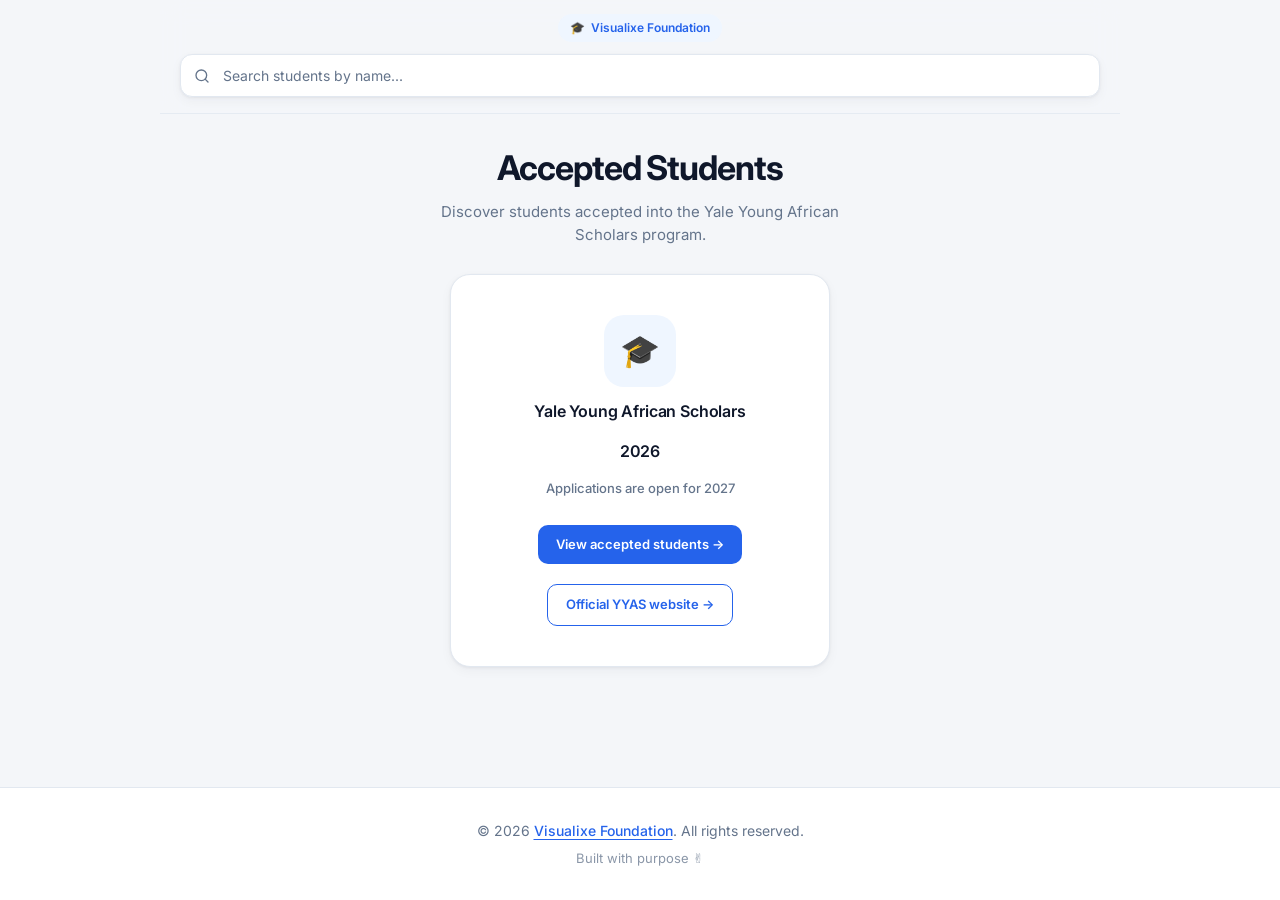
==== commit 2b306c98: "Update status: Applications are open for 2027" ====
--- a/index.html
+++ b/index.html
@@ -314,7 +314,7 @@
         <div class="cat-icon">🎓</div>
         <span class="cat-label">Yale Young African Scholars</span>
         <span class="cat-hint">2026</span>
-        <span class="cat-status">Applications closed for 2027</span>
+        <span class="cat-status">Applications are open for 2027</span>
         <a class="cat-link" href="yyas2026.html">View accepted students →</a>
         <a class="cat-link" href="https://africanscholars.yale.edu/" target="_blank" rel="noopener" style="background: transparent; color: var(--primary); border: 1.5px solid var(--primary); margin-top: 8px;">Official YYAS website →</a>
       </div>
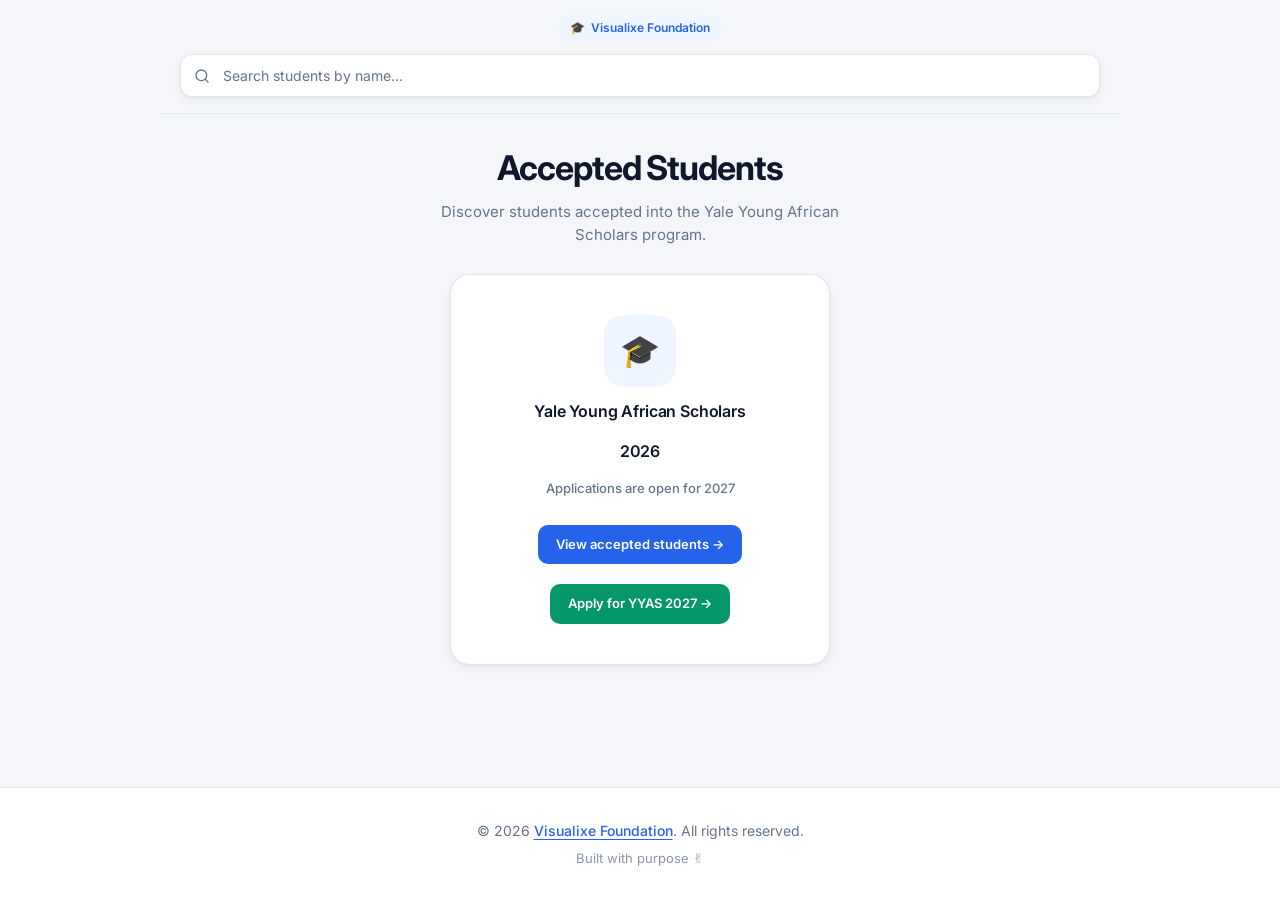
==== commit 269a7c56: "Add favicon, stronger Apply CTA, better empty search state" ====
--- a/index.html
+++ b/index.html
@@ -6,6 +6,9 @@
   <title>Accepted Students | Visualixe Foundation</title>
   <meta name="description" content="Discover students accepted into the Yale Young African Scholars (YYAS) 2026 program. Browse Online and Residential cohorts from across Africa.">
   
+  <!-- Favicon -->
+  <link rel="icon" href="data:image/svg+xml,<svg xmlns='http://www.w3.org/2000/svg' viewBox='0 0 100 100'><text y='.9em' font-size='90'>🎓</text></svg>">
+
   <!-- Open Graph -->
   <meta property="og:type" content="website">
   <meta property="og:url" content="https://accepted-students.vercel.app/">
@@ -170,9 +173,17 @@
       color: #2563eb;
     }
     .no-results {
-      padding: 14px;
+      padding: 18px 16px;
       color: var(--text-muted);
       font-size: 14px;
+      text-align: center;
+      line-height: 1.5;
+    }
+    .no-results strong {
+      display: block;
+      color: var(--text);
+      font-weight: 600;
+      margin-bottom: 4px;
     }
     .hero {
       text-align: center;
@@ -264,6 +275,13 @@
     .cat-link:hover {
       background: #1d4ed8;
       transform: translateY(-1px);
+    }
+    .cat-link.apply {
+      background: #059669;
+      margin-top: 8px;
+    }
+    .cat-link.apply:hover {
+      background: #047857;
     }
     footer {
       background: var(--surface);
@@ -316,7 +334,7 @@
         <span class="cat-hint">2026</span>
         <span class="cat-status">Applications are open for 2027</span>
         <a class="cat-link" href="yyas2026.html">View accepted students →</a>
-        <a class="cat-link" href="https://africanscholars.yale.edu/" target="_blank" rel="noopener" style="background: transparent; color: var(--primary); border: 1.5px solid var(--primary); margin-top: 8px;">Official YYAS website →</a>
+        <a class="cat-link apply" href="https://africanscholars.yale.edu/" target="_blank" rel="noopener">Apply for YYAS 2027 →</a>
       </div>
     </div>
   </div>
@@ -365,7 +383,7 @@
       resultsDiv.style.display = 'block';
 
       if (!matches.length) {
-        resultsDiv.innerHTML = '<div class="no-results">No matches found.</div>';
+        resultsDiv.innerHTML = '<div class="no-results"><strong>No students found</strong>Try a different spelling or first name only</div>';
         return;
       }
 
